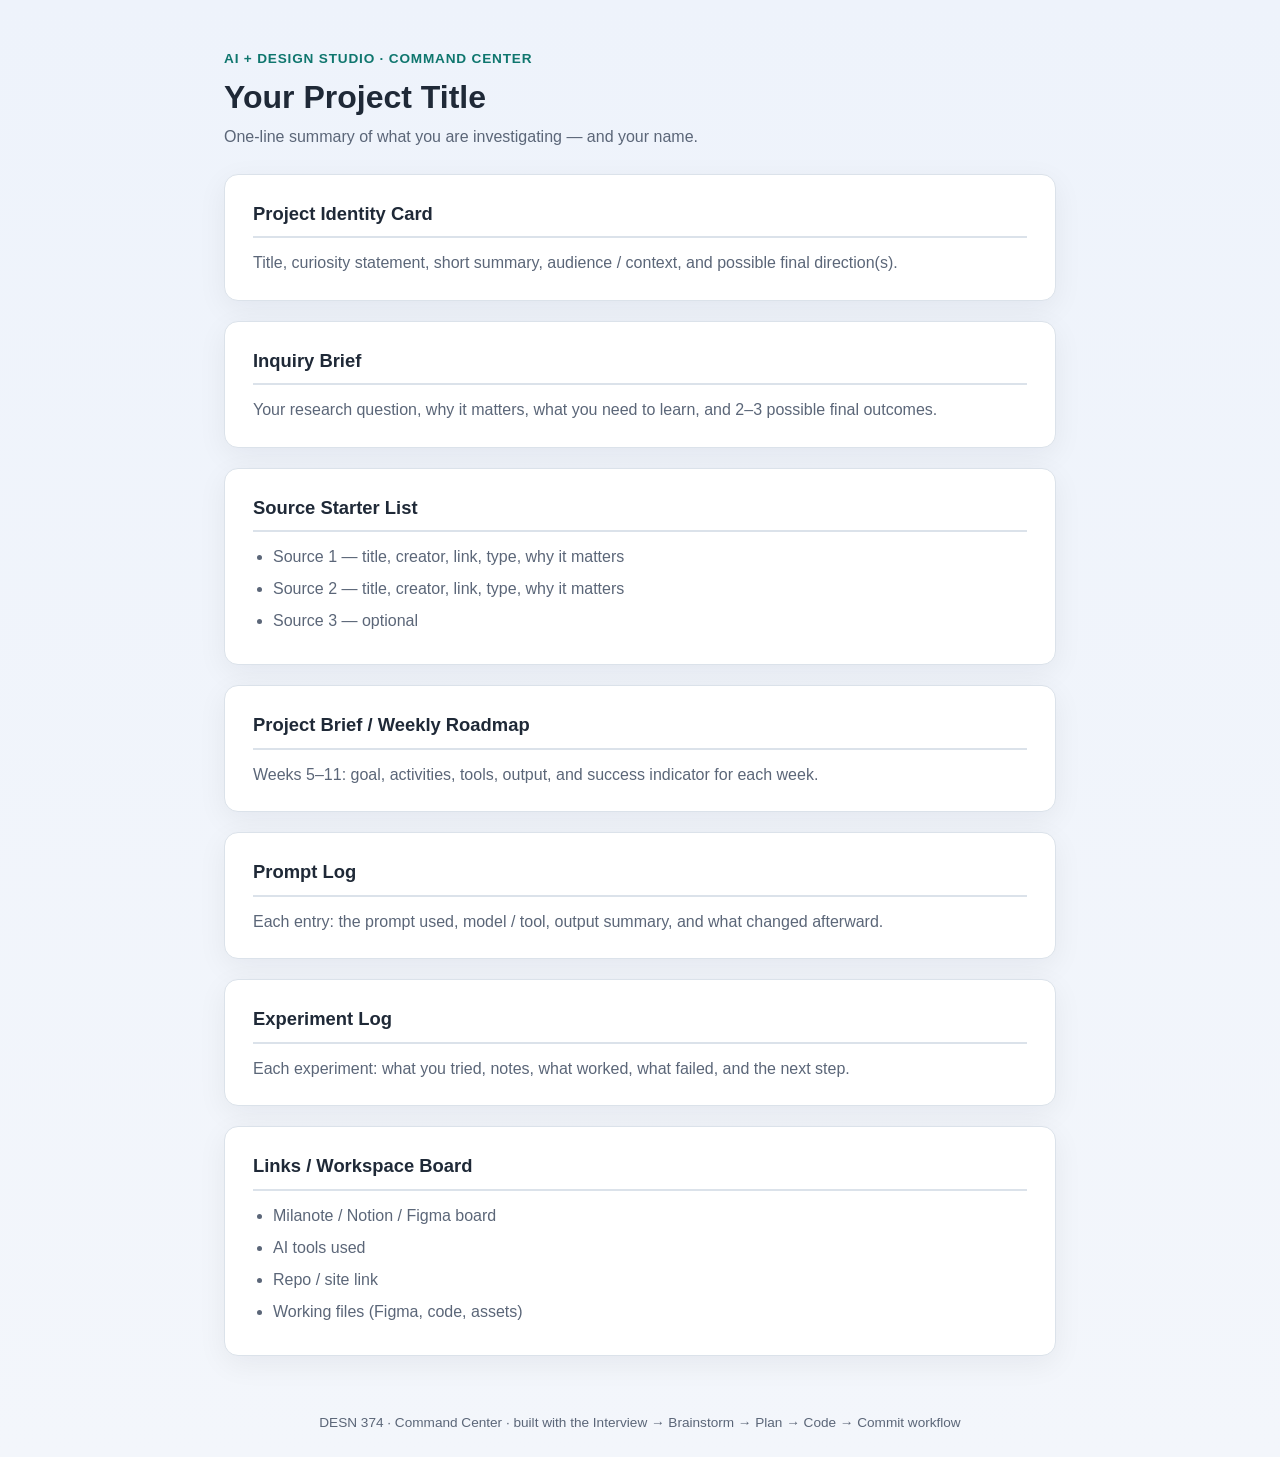
==== index.html @ 981763ac "Initial commit" ====
<!DOCTYPE html>
<html lang="en">
<head>
  <meta charset="UTF-8" />
  <meta name="viewport" content="width=device-width, initial-scale=1.0" />
  <title>AI+Design Studio Command Center</title>
  <link rel="stylesheet" href="style.css" />
</head>
<!--
  THIS IS YOUR DASHBOARD. GitHub Pages serves this file.
  Replace the placeholder text below with the real content from your
  AI+Design Studio Command Center (Canvas: Project 2, Step 2).
  KEEP OR TRIM: delete any <section> you did not build - all seven or a
  subset is fine. Beginnings-level content is fine; this is the on-ramp,
  not Project 5. Make it yours; do not leave it looking like a template.
-->
<body>
  <header class="site-header">
    <p class="eyebrow">AI + Design Studio &#183; Command Center</p>
    <h1 id="project-title">Your Project Title</h1>
    <p class="tagline">One-line summary of what you are investigating &#8212; and your name.</p>
  </header>

  <main class="container">

    <!-- Project Identity Card -->
    <section aria-labelledby="identity-h">
      <h2 id="identity-h">Project Identity Card</h2>
      <p>Title, curiosity statement, short summary, audience / context, and possible final direction(s).</p>
    </section>

    <!-- Inquiry Brief -->
    <section aria-labelledby="inquiry-h">
      <h2 id="inquiry-h">Inquiry Brief</h2>
      <p>Your research question, why it matters, what you need to learn, and 2&#8211;3 possible final outcomes.</p>
    </section>

    <!-- Source Starter List -->
    <section aria-labelledby="sources-h">
      <h2 id="sources-h">Source Starter List</h2>
      <ul>
        <li>Source 1 &#8212; title, creator, link, type, why it matters</li>
        <li>Source 2 &#8212; title, creator, link, type, why it matters</li>
        <li>Source 3 &#8212; optional</li>
      </ul>
    </section>

    <!-- Project Brief / Weekly Roadmap -->
    <section aria-labelledby="roadmap-h">
      <h2 id="roadmap-h">Project Brief / Weekly Roadmap</h2>
      <p>Weeks 5&#8211;11: goal, activities, tools, output, and success indicator for each week.</p>
    </section>

    <!-- Prompt Log -->
    <section aria-labelledby="prompts-h">
      <h2 id="prompts-h">Prompt Log</h2>
      <p>Each entry: the prompt used, model / tool, output summary, and what changed afterward.</p>
    </section>

    <!-- Experiment Log -->
    <section aria-labelledby="experiments-h">
      <h2 id="experiments-h">Experiment Log</h2>
      <p>Each experiment: what you tried, notes, what worked, what failed, and the next step.</p>
    </section>

    <!-- Links / Workspace Board -->
    <section aria-labelledby="links-h">
      <h2 id="links-h">Links / Workspace Board</h2>
      <ul>
        <li>Milanote / Notion / Figma board</li>
        <li>AI tools used</li>
        <li>Repo / site link</li>
        <li>Working files (Figma, code, assets)</li>
      </ul>
    </section>

  </main>

  <footer class="site-footer">
    <p>DESN 374 &#183; Command Center &#183; built with the Interview &#8594; Brainstorm &#8594; Plan &#8594; Code &#8594; Commit workflow</p>
  </footer>
</body>
</html>
---- style.css ----
:root {
  --bg: #f3f6fb;
  --surface: #ffffff;
  --text: #1f2937;
  --muted: #5b6678;
  --border: #dbe2ea;
  --accent: #0f766e;
}

* {
  box-sizing: border-box;
}

body {
  margin: 0;
  min-height: 100vh;
  font-family: "Segoe UI", Tahoma, sans-serif;
  background: linear-gradient(180deg, #eef3fb 0%, var(--bg) 100%);
  color: var(--text);
  line-height: 1.6;
}

.site-header {
  width: min(880px, 100%);
  margin: 0 auto;
  padding: 3rem 1.5rem 1.5rem;
}

.eyebrow {
  margin: 0 0 0.5rem;
  font-size: 0.85rem;
  letter-spacing: 0.06em;
  text-transform: uppercase;
  color: var(--accent);
  font-weight: 700;
}

.site-header h1 {
  margin: 0 0 0.5rem;
  font-size: 2rem;
  line-height: 1.2;
}

.tagline {
  margin: 0;
  color: var(--muted);
}

.container {
  width: min(880px, 100%);
  margin: 0 auto;
  padding: 0 1.5rem 2rem;
  display: grid;
  gap: 1.25rem;
}

section {
  background: var(--surface);
  border: 1px solid var(--border);
  border-radius: 14px;
  padding: 1.5rem 1.75rem;
  box-shadow: 0 8px 30px rgba(15, 23, 42, 0.06);
}

section h2 {
  margin: 0 0 0.75rem;
  font-size: 1.15rem;
  color: var(--text);
  border-bottom: 2px solid var(--border);
  padding-bottom: 0.5rem;
}

section p {
  margin: 0;
  color: var(--muted);
}

section ul {
  margin: 0;
  padding-left: 1.25rem;
  color: var(--muted);
}

section li {
  margin-bottom: 0.4rem;
}

.site-footer {
  width: min(880px, 100%);
  margin: 0 auto;
  padding: 1.5rem;
  text-align: center;
}

.site-footer p {
  margin: 0;
  font-size: 0.85rem;
  color: var(--muted);
}

a {
  color: var(--accent);
}

@media (max-width: 640px) {
  .site-header {
    padding: 2rem 1.25rem 1rem;
  }

  .site-header h1 {
    font-size: 1.5rem;
  }

  section {
    padding: 1.25rem;
  }
}
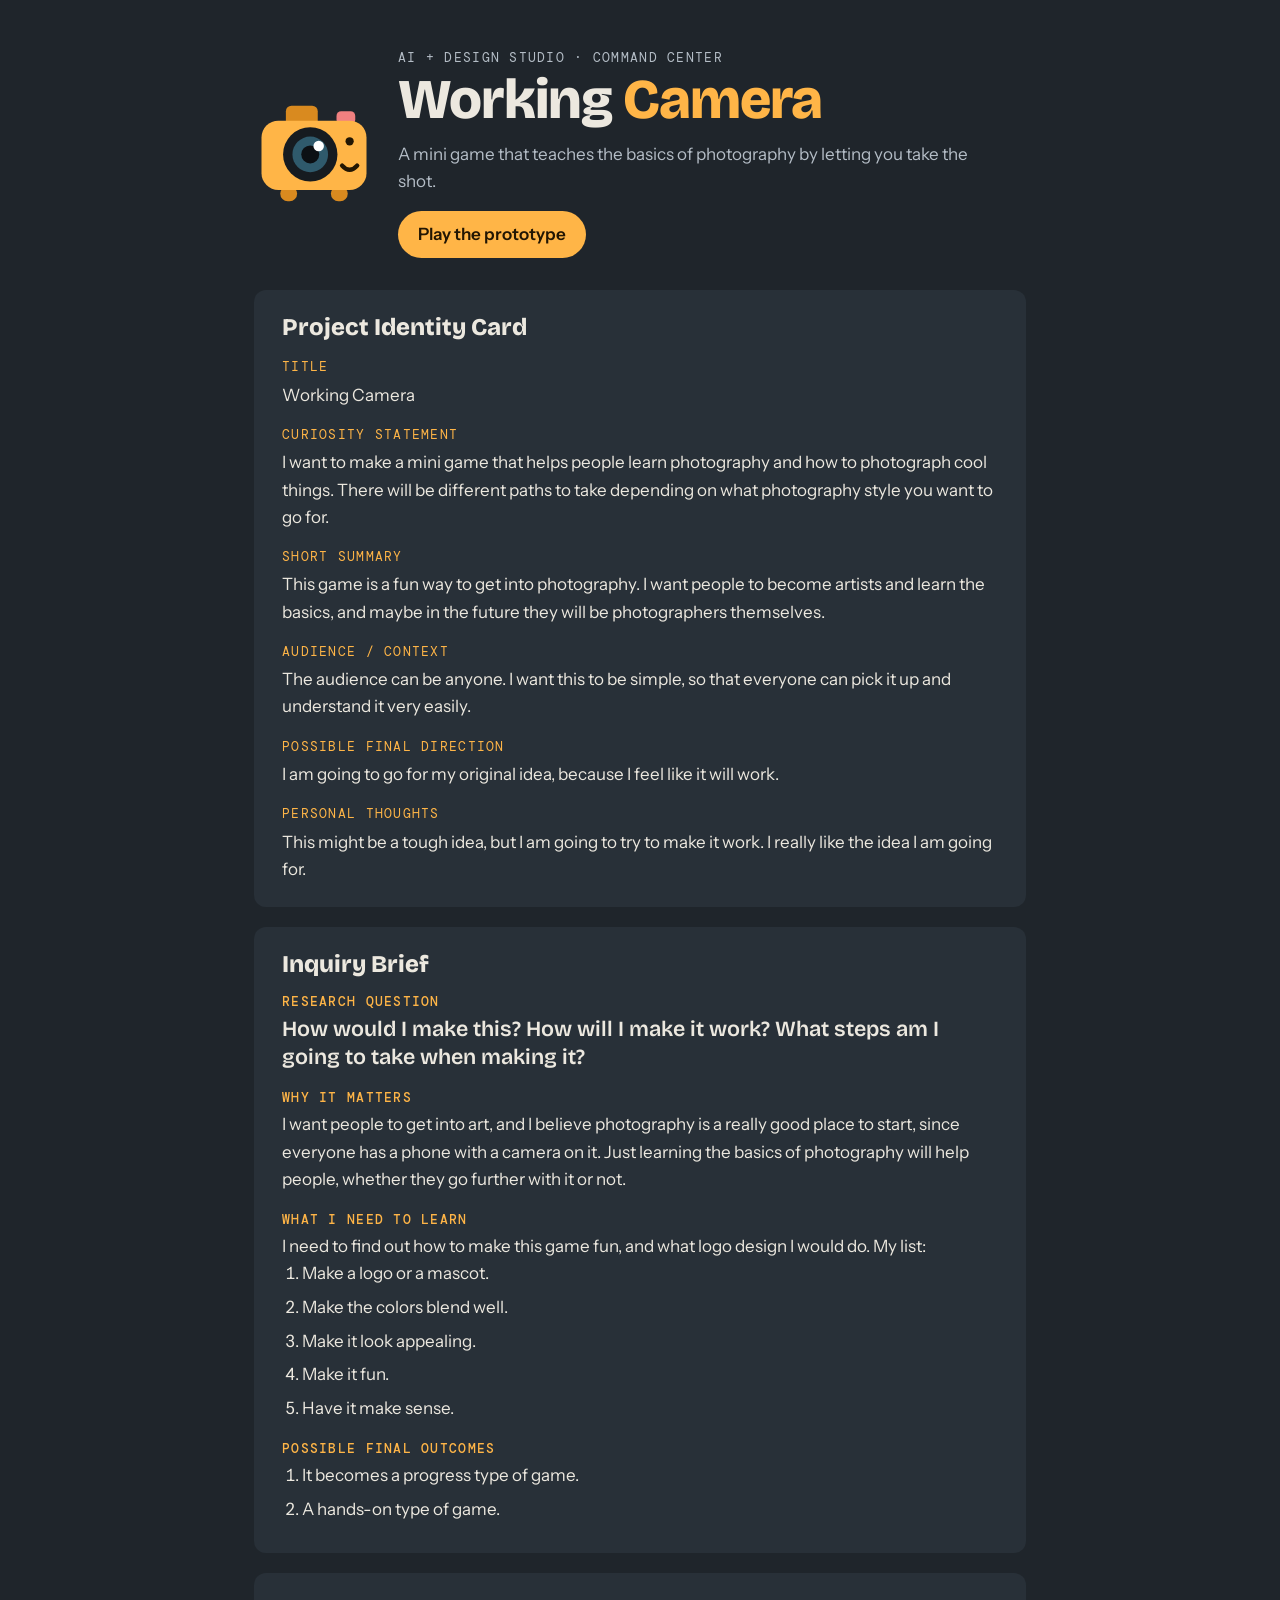
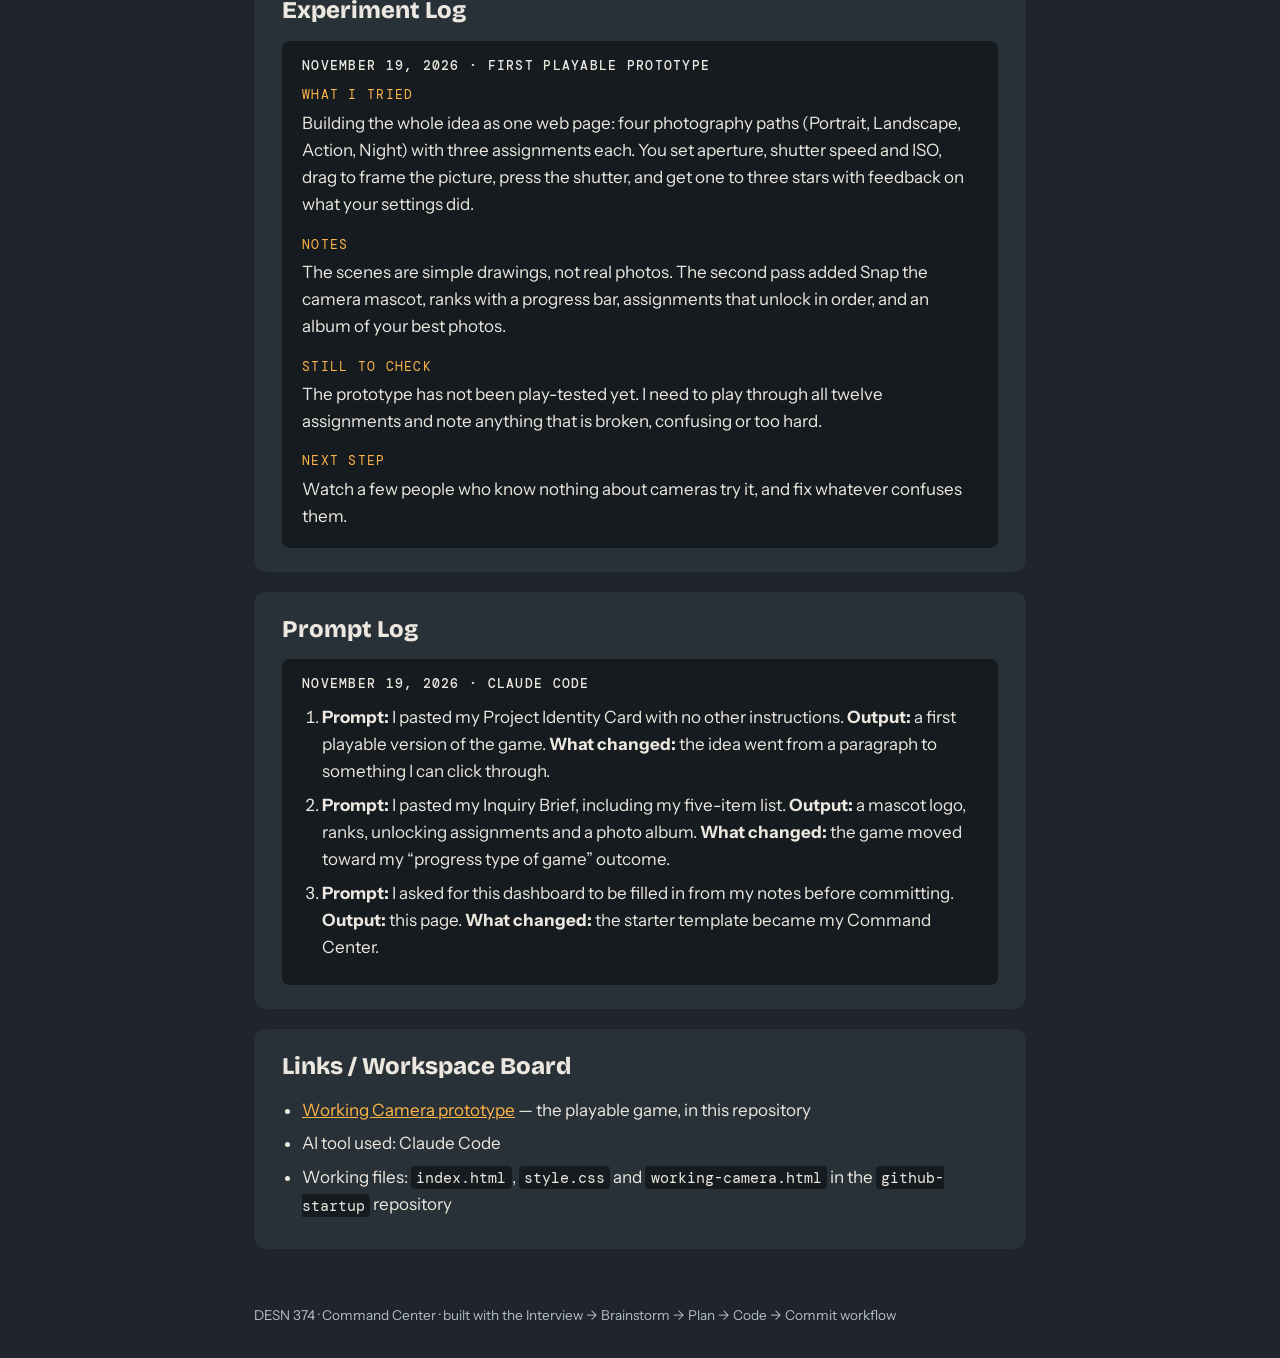
==== commit a142f9d3: "Build Research Board" ====
--- a/index.html
+++ b/index.html
@@ -3,74 +3,106 @@
 <head>
   <meta charset="UTF-8" />
   <meta name="viewport" content="width=device-width, initial-scale=1.0" />
-  <title>AI+Design Studio Command Center</title>
+  <title>Working Camera &#183; Command Center</title>
+  <link rel="stylesheet" href="https://fonts.googleapis.com/css2?family=Bricolage+Grotesque:opsz,wght@12..96,600;12..96,800&family=DM+Mono:wght@400;500&family=Instrument+Sans:wght@400;500;600&display=swap" />
   <link rel="stylesheet" href="style.css" />
 </head>
-<!--
-  THIS IS YOUR DASHBOARD. GitHub Pages serves this file.
-  Replace the placeholder text below with the real content from your
-  AI+Design Studio Command Center (Canvas: Project 2, Step 2).
-  KEEP OR TRIM: delete any <section> you did not build - all seven or a
-  subset is fine. Beginnings-level content is fine; this is the on-ramp,
-  not Project 5. Make it yours; do not leave it looking like a template.
--->
 <body>
   <header class="site-header">
-    <p class="eyebrow">AI + Design Studio &#183; Command Center</p>
-    <h1 id="project-title">Your Project Title</h1>
-    <p class="tagline">One-line summary of what you are investigating &#8212; and your name.</p>
+    <svg class="mascot" viewBox="0 0 64 56" role="img" aria-labelledby="snap-title">
+      <title id="snap-title">Snap, the Working Camera mascot: a small amber camera with one big lens eye and a smile</title>
+      <rect x="14" y="46" width="9" height="8" rx="4" fill="#d98a1f"/><rect x="41" y="46" width="9" height="8" rx="4" fill="#d98a1f"/>
+      <rect x="17" y="3" width="17" height="12" rx="3" fill="#d98a1f"/><rect x="44" y="6" width="10" height="7" rx="2.5" fill="#f08080"/>
+      <rect x="4" y="11" width="56" height="37" rx="9" fill="#ffb547"/>
+      <circle cx="30" cy="29" r="14.5" fill="#161b20"/><circle cx="30" cy="29" r="9.5" fill="#2f5a6c"/><circle cx="30" cy="29" r="4.8" fill="#0c1014"/><circle cx="34.5" cy="24.5" r="2.8" fill="#fff"/>
+      <circle cx="51" cy="22" r="2.2" fill="#221603"/>
+      <path d="M47 35q4 4.5 8 0" stroke="#221603" stroke-width="2.4" fill="none" stroke-linecap="round"/>
+    </svg>
+    <div>
+      <p class="eyebrow">AI + Design Studio &#183; Command Center</p>
+      <h1 id="project-title">Working <span>Camera</span></h1>
+      <p class="tagline">A mini game that teaches the basics of photography by letting you take the shot.</p>
+      <p><a class="play" href="working-camera.html">Play the prototype</a></p>
+    </div>
   </header>
 
   <main class="container">
 
-    <!-- Project Identity Card -->
     <section aria-labelledby="identity-h">
       <h2 id="identity-h">Project Identity Card</h2>
-      <p>Title, curiosity statement, short summary, audience / context, and possible final direction(s).</p>
+      <dl>
+        <dt>Title</dt>
+        <dd>Working Camera</dd>
+        <dt>Curiosity statement</dt>
+        <dd>I want to make a mini game that helps people learn photography and how to photograph cool things. There will be different paths to take depending on what photography style you want to go for.</dd>
+        <dt>Short summary</dt>
+        <dd>This game is a fun way to get into photography. I want people to become artists and learn the basics, and maybe in the future they will be photographers themselves.</dd>
+        <dt>Audience / context</dt>
+        <dd>The audience can be anyone. I want this to be simple, so that everyone can pick it up and understand it very easily.</dd>
+        <dt>Possible final direction</dt>
+        <dd>I am going to go for my original idea, because I feel like it will work.</dd>
+        <dt>Personal thoughts</dt>
+        <dd>This might be a tough idea, but I am going to try to make it work. I really like the idea I am going for.</dd>
+      </dl>
     </section>
 
-    <!-- Inquiry Brief -->
     <section aria-labelledby="inquiry-h">
       <h2 id="inquiry-h">Inquiry Brief</h2>
-      <p>Your research question, why it matters, what you need to learn, and 2&#8211;3 possible final outcomes.</p>
+      <h3>Research question</h3>
+      <p class="question">How would I make this? How will I make it work? What steps am I going to take when making it?</p>
+      <h3>Why it matters</h3>
+      <p>I want people to get into art, and I believe photography is a really good place to start, since everyone has a phone with a camera on it. Just learning the basics of photography will help people, whether they go further with it or not.</p>
+      <h3>What I need to learn</h3>
+      <p>I need to find out how to make this game fun, and what logo design I would do. My list:</p>
+      <ol>
+        <li>Make a logo or a mascot.</li>
+        <li>Make the colors blend well.</li>
+        <li>Make it look appealing.</li>
+        <li>Make it fun.</li>
+        <li>Have it make sense.</li>
+      </ol>
+      <h3>Possible final outcomes</h3>
+      <ol>
+        <li>It becomes a progress type of game.</li>
+        <li>A hands-on type of game.</li>
+      </ol>
     </section>
 
-    <!-- Source Starter List -->
-    <section aria-labelledby="sources-h">
-      <h2 id="sources-h">Source Starter List</h2>
-      <ul>
-        <li>Source 1 &#8212; title, creator, link, type, why it matters</li>
-        <li>Source 2 &#8212; title, creator, link, type, why it matters</li>
-        <li>Source 3 &#8212; optional</li>
-      </ul>
+    <section aria-labelledby="experiments-h">
+      <h2 id="experiments-h">Experiment Log</h2>
+      <article class="entry">
+        <h3><time datetime="2026-11-19">November 19, 2026</time> &#183; First playable prototype</h3>
+        <dl>
+          <dt>What I tried</dt>
+          <dd>Building the whole idea as one web page: four photography paths (Portrait, Landscape, Action, Night) with three assignments each. You set aperture, shutter speed and ISO, drag to frame the picture, press the shutter, and get one to three stars with feedback on what your settings did.</dd>
+          <dt>Notes</dt>
+          <dd>The scenes are simple drawings, not real photos. The second pass added Snap the camera mascot, ranks with a progress bar, assignments that unlock in order, and an album of your best photos.</dd>
+          <dt>Still to check</dt>
+          <dd>The prototype has not been play-tested yet. I need to play through all twelve assignments and note anything that is broken, confusing or too hard.</dd>
+          <dt>Next step</dt>
+          <dd>Watch a few people who know nothing about cameras try it, and fix whatever confuses them.</dd>
+        </dl>
+      </article>
     </section>
 
-    <!-- Project Brief / Weekly Roadmap -->
-    <section aria-labelledby="roadmap-h">
-      <h2 id="roadmap-h">Project Brief / Weekly Roadmap</h2>
-      <p>Weeks 5&#8211;11: goal, activities, tools, output, and success indicator for each week.</p>
+    <section aria-labelledby="prompts-h">
+      <h2 id="prompts-h">Prompt Log</h2>
+      <article class="entry">
+        <h3><time datetime="2026-11-19">November 19, 2026</time> &#183; Claude Code</h3>
+        <ol>
+          <li><strong>Prompt:</strong> I pasted my Project Identity Card with no other instructions. <strong>Output:</strong> a first playable version of the game. <strong>What changed:</strong> the idea went from a paragraph to something I can click through.</li>
+          <li><strong>Prompt:</strong> I pasted my Inquiry Brief, including my five-item list. <strong>Output:</strong> a mascot logo, ranks, unlocking assignments and a photo album. <strong>What changed:</strong> the game moved toward my &#8220;progress type of game&#8221; outcome.</li>
+          <li><strong>Prompt:</strong> I asked for this dashboard to be filled in from my notes before committing. <strong>Output:</strong> this page. <strong>What changed:</strong> the starter template became my Command Center.</li>
+        </ol>
+      </article>
     </section>
 
-    <!-- Prompt Log -->
-    <section aria-labelledby="prompts-h">
-      <h2 id="prompts-h">Prompt Log</h2>
-      <p>Each entry: the prompt used, model / tool, output summary, and what changed afterward.</p>
-    </section>
-
-    <!-- Experiment Log -->
-    <section aria-labelledby="experiments-h">
-      <h2 id="experiments-h">Experiment Log</h2>
-      <p>Each experiment: what you tried, notes, what worked, what failed, and the next step.</p>
-    </section>
-
-    <!-- Links / Workspace Board -->
     <section aria-labelledby="links-h">
       <h2 id="links-h">Links / Workspace Board</h2>
       <ul>
-        <li>Milanote / Notion / Figma board</li>
-        <li>AI tools used</li>
-        <li>Repo / site link</li>
-        <li>Working files (Figma, code, assets)</li>
+        <li><a href="working-camera.html">Working Camera prototype</a> &#8212; the playable game, in this repository</li>
+        <li>AI tool used: Claude Code</li>
+        <li>Working files: <code>index.html</code>, <code>style.css</code> and <code>working-camera.html</code> in the <code>github-startup</code> repository</li>
       </ul>
     </section>
 
--- a/style.css
+++ b/style.css
@@ -1,10 +1,16 @@
+/* Same palette as the Working Camera game: charcoal camera body, amber readout. */
 :root {
-  --bg: #f3f6fb;
-  --surface: #ffffff;
-  --text: #1f2937;
-  --muted: #5b6678;
-  --border: #dbe2ea;
-  --accent: #0f766e;
+  color-scheme: dark;
+  --bg: #1f252b;
+  --surface: #283038;
+  --well: #161b20;
+  --text: #ece8df;
+  --muted: #b4bdc6;
+  --border: #3a454f;
+  --accent: #ffb547;
+  --display: "Bricolage Grotesque", "Trebuchet MS", sans-serif;
+  --body: "Instrument Sans", "Segoe UI", system-ui, sans-serif;
+  --mono: "DM Mono", ui-monospace, Consolas, monospace;
 }
 
 * {
@@ -14,82 +20,201 @@
 body {
   margin: 0;
   min-height: 100vh;
-  font-family: "Segoe UI", Tahoma, sans-serif;
-  background: linear-gradient(180deg, #eef3fb 0%, var(--bg) 100%);
+  font-family: var(--body);
+  font-size: 1.0625rem;
+  background: var(--bg);
   color: var(--text);
   line-height: 1.6;
 }
 
+.site-header,
+.container,
+.site-footer {
+  width: min(820px, 100%);
+  margin: 0 auto;
+  padding-left: 1.5rem;
+  padding-right: 1.5rem;
+}
+
 .site-header {
-  width: min(880px, 100%);
-  margin: 0 auto;
-  padding: 3rem 1.5rem 1.5rem;
+  padding-top: 3rem;
+  padding-bottom: 2rem;
+  display: flex;
+  flex-wrap: wrap;
+  align-items: center;
+  gap: 1.5rem;
+}
+
+.mascot {
+  width: 7.5rem;
+  height: auto;
+  flex: none;
 }
 
 .eyebrow {
   margin: 0 0 0.5rem;
-  font-size: 0.85rem;
-  letter-spacing: 0.06em;
+  font-family: var(--mono);
+  font-size: 0.8rem;
+  letter-spacing: 0.1em;
   text-transform: uppercase;
-  color: var(--accent);
-  font-weight: 700;
+  color: var(--muted);
+}
+
+h1,
+h2,
+h3 {
+  font-family: var(--display);
+  line-height: 1.15;
+  text-wrap: balance;
 }
 
 .site-header h1 {
   margin: 0 0 0.5rem;
-  font-size: 2rem;
-  line-height: 1.2;
+  font-size: clamp(2.25rem, 7vw, 3.5rem);
+  font-weight: 800;
+  letter-spacing: -0.02em;
+}
+
+.site-header h1 span {
+  color: var(--accent);
+}
+
+.site-header p {
+  margin: 0;
 }
 
 .tagline {
-  margin: 0;
   color: var(--muted);
+  max-width: 34em;
+}
+
+.play {
+  display: inline-block;
+  margin-top: 1rem;
+  padding: 0.6rem 1.25rem;
+  border-radius: 999px;
+  background: var(--accent);
+  color: #221603;
+  font-weight: 600;
+  text-decoration: none;
+}
+
+.play:hover {
+  background: #ffc76e;
 }
 
 .container {
-  width: min(880px, 100%);
-  margin: 0 auto;
-  padding: 0 1.5rem 2rem;
+  padding-bottom: 2rem;
   display: grid;
   gap: 1.25rem;
 }
 
 section {
   background: var(--surface);
-  border: 1px solid var(--border);
-  border-radius: 14px;
+  border-radius: 12px;
   padding: 1.5rem 1.75rem;
-  box-shadow: 0 8px 30px rgba(15, 23, 42, 0.06);
+  min-width: 0;
 }
 
 section h2 {
-  margin: 0 0 0.75rem;
-  font-size: 1.15rem;
-  color: var(--text);
-  border-bottom: 2px solid var(--border);
-  padding-bottom: 0.5rem;
-}
-
-section p {
-  margin: 0;
-  color: var(--muted);
-}
-
-section ul {
-  margin: 0;
+  margin: 0 0 1rem;
+  font-size: 1.5rem;
+  font-weight: 800;
+}
+
+section h3 {
+  margin: 1.25rem 0 0.35rem;
+  font-family: var(--mono);
+  font-size: 0.8rem;
+  font-weight: 500;
+  letter-spacing: 0.1em;
+  text-transform: uppercase;
+  color: var(--accent);
+}
+
+section h2 + h3,
+.entry h3 {
+  margin-top: 0;
+}
+
+section p,
+section ul,
+section ol {
+  margin: 0;
+  max-width: 65ch;
+}
+
+section ul,
+section ol {
   padding-left: 1.25rem;
-  color: var(--muted);
 }
 
 section li {
   margin-bottom: 0.4rem;
 }
 
+.question {
+  font-family: var(--display);
+  font-size: 1.35rem;
+  font-weight: 600;
+  line-height: 1.3;
+}
+
+dl {
+  margin: 0;
+  display: grid;
+  gap: 0.25rem;
+  max-width: 65ch;
+}
+
+dt {
+  margin-top: 0.75rem;
+  font-family: var(--mono);
+  font-size: 0.8rem;
+  letter-spacing: 0.1em;
+  text-transform: uppercase;
+  color: var(--accent);
+}
+
+dt:first-child {
+  margin-top: 0;
+}
+
+dd {
+  margin: 0;
+}
+
+.entry {
+  background: var(--well);
+  border-radius: 8px;
+  padding: 1.1rem 1.25rem;
+}
+
+.entry h3 {
+  margin-bottom: 0.75rem;
+  color: var(--text);
+}
+
+code {
+  font-family: var(--mono);
+  font-size: 0.9em;
+  background: var(--well);
+  padding: 0.1em 0.35em;
+  border-radius: 4px;
+}
+
+a {
+  color: var(--accent);
+}
+
+a:focus-visible {
+  outline: 2px solid var(--accent);
+  outline-offset: 3px;
+}
+
 .site-footer {
-  width: min(880px, 100%);
-  margin: 0 auto;
-  padding: 1.5rem;
-  text-align: center;
+  padding-top: 1.5rem;
+  padding-bottom: 2rem;
 }
 
 .site-footer p {
@@ -98,17 +223,13 @@
   color: var(--muted);
 }
 
-a {
-  color: var(--accent);
-}
-
 @media (max-width: 640px) {
   .site-header {
-    padding: 2rem 1.25rem 1rem;
+    padding-top: 2rem;
   }
 
-  .site-header h1 {
-    font-size: 1.5rem;
+  .mascot {
+    width: 5rem;
   }
 
   section {
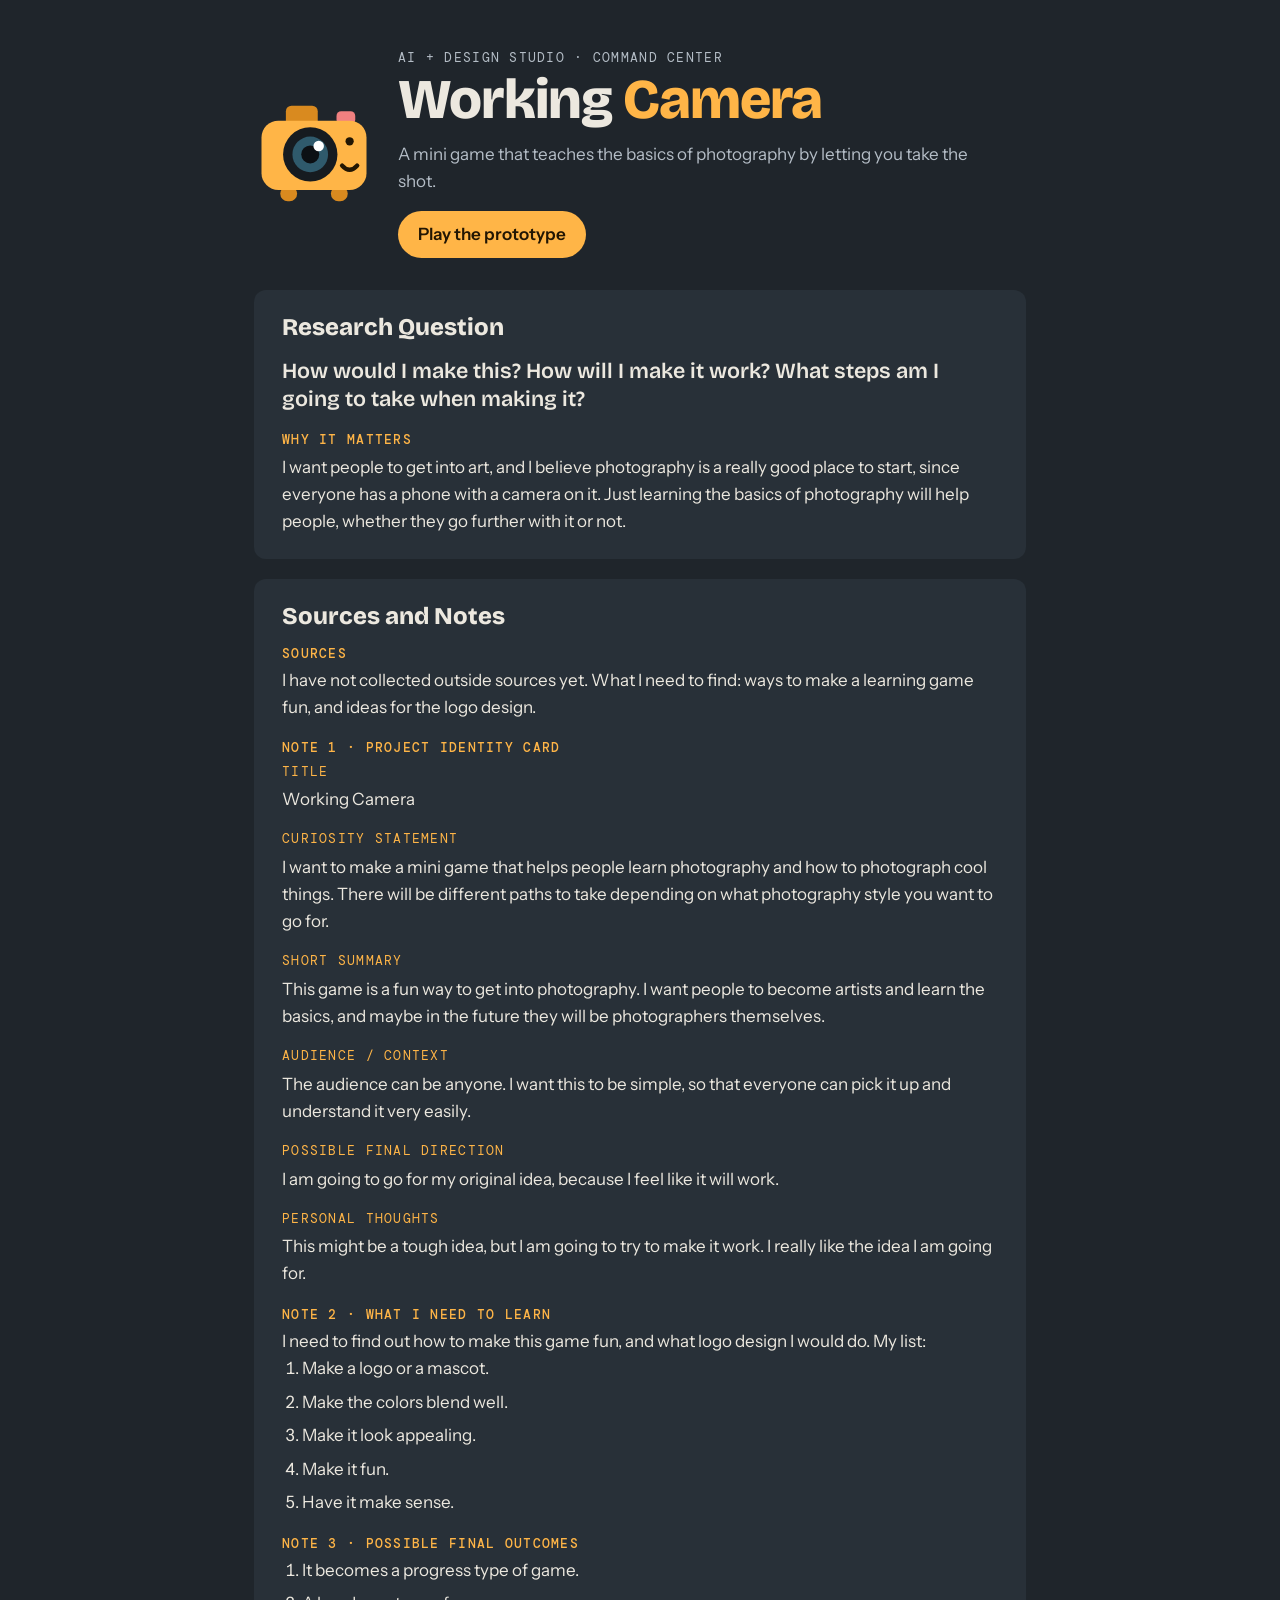
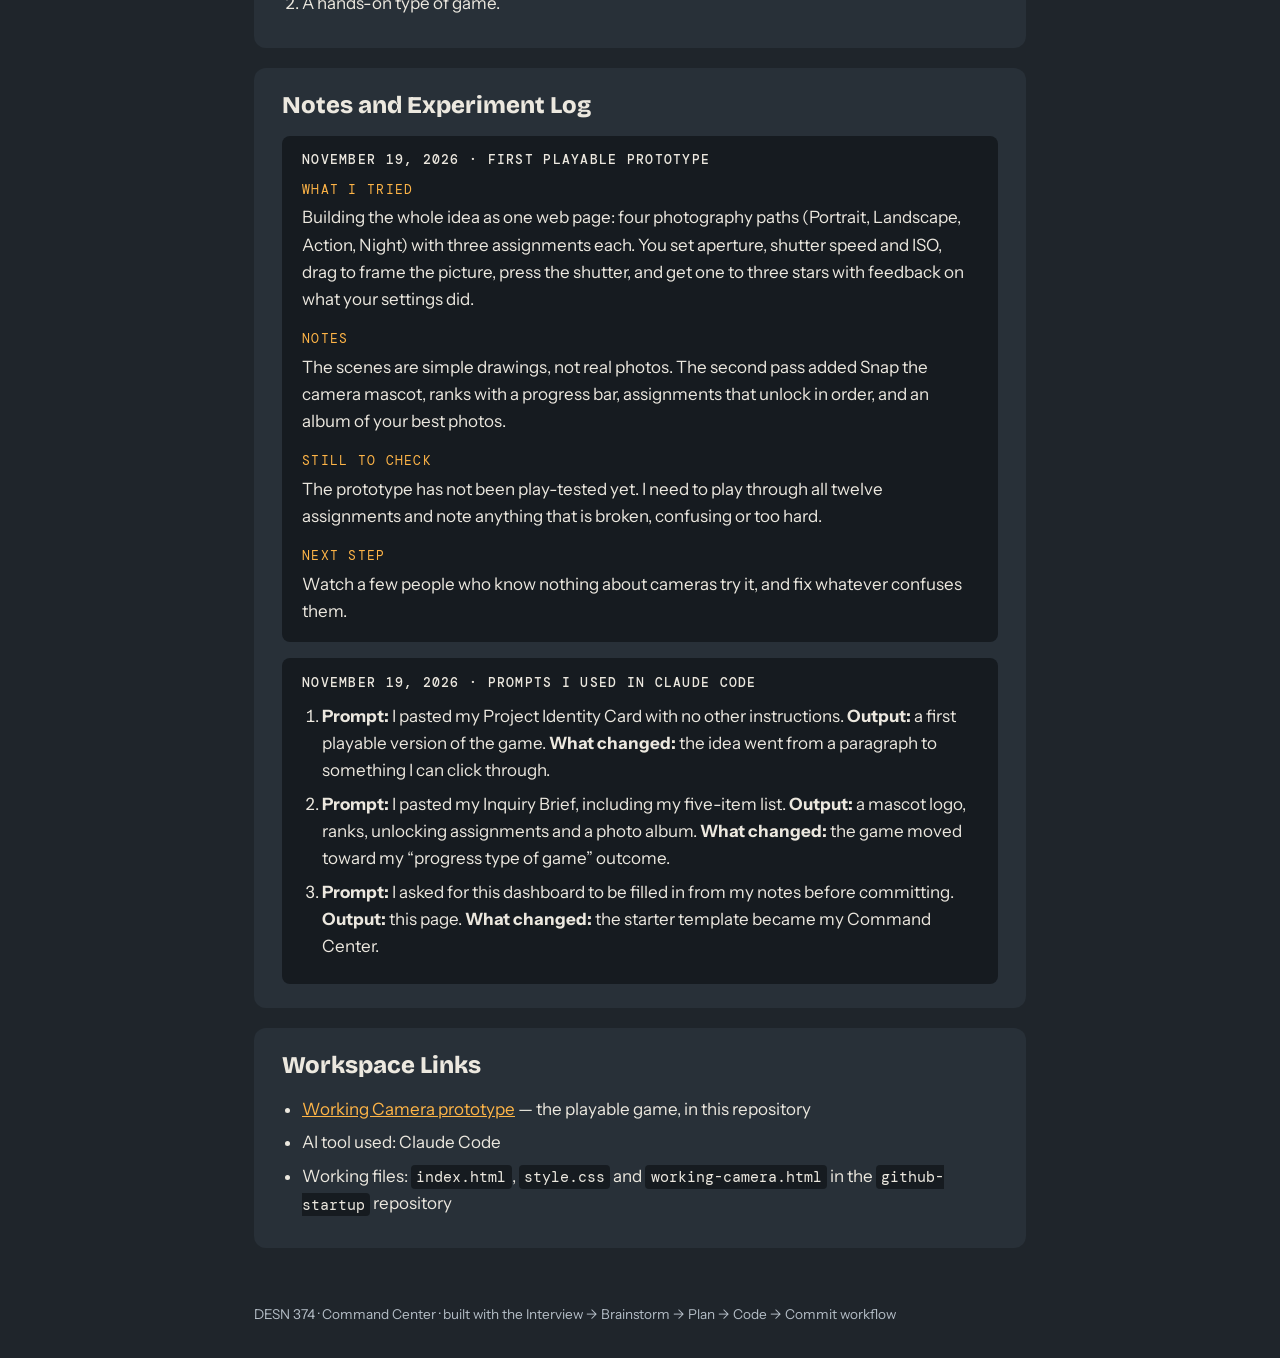
==== commit 568a791d: "Main Site Test This is a website test." ====
--- a/index.html
+++ b/index.html
@@ -28,8 +28,18 @@
 
   <main class="container">
 
-    <section aria-labelledby="identity-h">
-      <h2 id="identity-h">Project Identity Card</h2>
+    <section aria-labelledby="question-h">
+      <h2 id="question-h">Research Question</h2>
+      <p class="question">How would I make this? How will I make it work? What steps am I going to take when making it?</p>
+      <h3>Why it matters</h3>
+      <p>I want people to get into art, and I believe photography is a really good place to start, since everyone has a phone with a camera on it. Just learning the basics of photography will help people, whether they go further with it or not.</p>
+    </section>
+
+    <section aria-labelledby="sources-h">
+      <h2 id="sources-h">Sources and Notes</h2>
+      <h3>Sources</h3>
+      <p>I have not collected outside sources yet. What I need to find: ways to make a learning game fun, and ideas for the logo design.</p>
+      <h3>Note 1 &#183; Project identity card</h3>
       <dl>
         <dt>Title</dt>
         <dd>Working Camera</dd>
@@ -44,15 +54,7 @@
         <dt>Personal thoughts</dt>
         <dd>This might be a tough idea, but I am going to try to make it work. I really like the idea I am going for.</dd>
       </dl>
-    </section>
-
-    <section aria-labelledby="inquiry-h">
-      <h2 id="inquiry-h">Inquiry Brief</h2>
-      <h3>Research question</h3>
-      <p class="question">How would I make this? How will I make it work? What steps am I going to take when making it?</p>
-      <h3>Why it matters</h3>
-      <p>I want people to get into art, and I believe photography is a really good place to start, since everyone has a phone with a camera on it. Just learning the basics of photography will help people, whether they go further with it or not.</p>
-      <h3>What I need to learn</h3>
+      <h3>Note 2 &#183; What I need to learn</h3>
       <p>I need to find out how to make this game fun, and what logo design I would do. My list:</p>
       <ol>
         <li>Make a logo or a mascot.</li>
@@ -61,7 +63,7 @@
         <li>Make it fun.</li>
         <li>Have it make sense.</li>
       </ol>
-      <h3>Possible final outcomes</h3>
+      <h3>Note 3 &#183; Possible final outcomes</h3>
       <ol>
         <li>It becomes a progress type of game.</li>
         <li>A hands-on type of game.</li>
@@ -69,7 +71,7 @@
     </section>
 
     <section aria-labelledby="experiments-h">
-      <h2 id="experiments-h">Experiment Log</h2>
+      <h2 id="experiments-h">Notes and Experiment Log</h2>
       <article class="entry">
         <h3><time datetime="2026-11-19">November 19, 2026</time> &#183; First playable prototype</h3>
         <dl>
@@ -83,12 +85,8 @@
           <dd>Watch a few people who know nothing about cameras try it, and fix whatever confuses them.</dd>
         </dl>
       </article>
-    </section>
-
-    <section aria-labelledby="prompts-h">
-      <h2 id="prompts-h">Prompt Log</h2>
       <article class="entry">
-        <h3><time datetime="2026-11-19">November 19, 2026</time> &#183; Claude Code</h3>
+        <h3><time datetime="2026-11-19">November 19, 2026</time> &#183; Prompts I used in Claude Code</h3>
         <ol>
           <li><strong>Prompt:</strong> I pasted my Project Identity Card with no other instructions. <strong>Output:</strong> a first playable version of the game. <strong>What changed:</strong> the idea went from a paragraph to something I can click through.</li>
           <li><strong>Prompt:</strong> I pasted my Inquiry Brief, including my five-item list. <strong>Output:</strong> a mascot logo, ranks, unlocking assignments and a photo album. <strong>What changed:</strong> the game moved toward my &#8220;progress type of game&#8221; outcome.</li>
@@ -98,7 +96,7 @@
     </section>
 
     <section aria-labelledby="links-h">
-      <h2 id="links-h">Links / Workspace Board</h2>
+      <h2 id="links-h">Workspace Links</h2>
       <ul>
         <li><a href="working-camera.html">Working Camera prototype</a> &#8212; the playable game, in this repository</li>
         <li>AI tool used: Claude Code</li>
--- a/style.css
+++ b/style.css
@@ -190,6 +190,15 @@
   padding: 1.1rem 1.25rem;
 }
 
+.entry + .entry {
+  margin-top: 1rem;
+}
+
+section h3 + dl,
+section h3 + ol {
+  margin-top: 0.35rem;
+}
+
 .entry h3 {
   margin-bottom: 0.75rem;
   color: var(--text);
